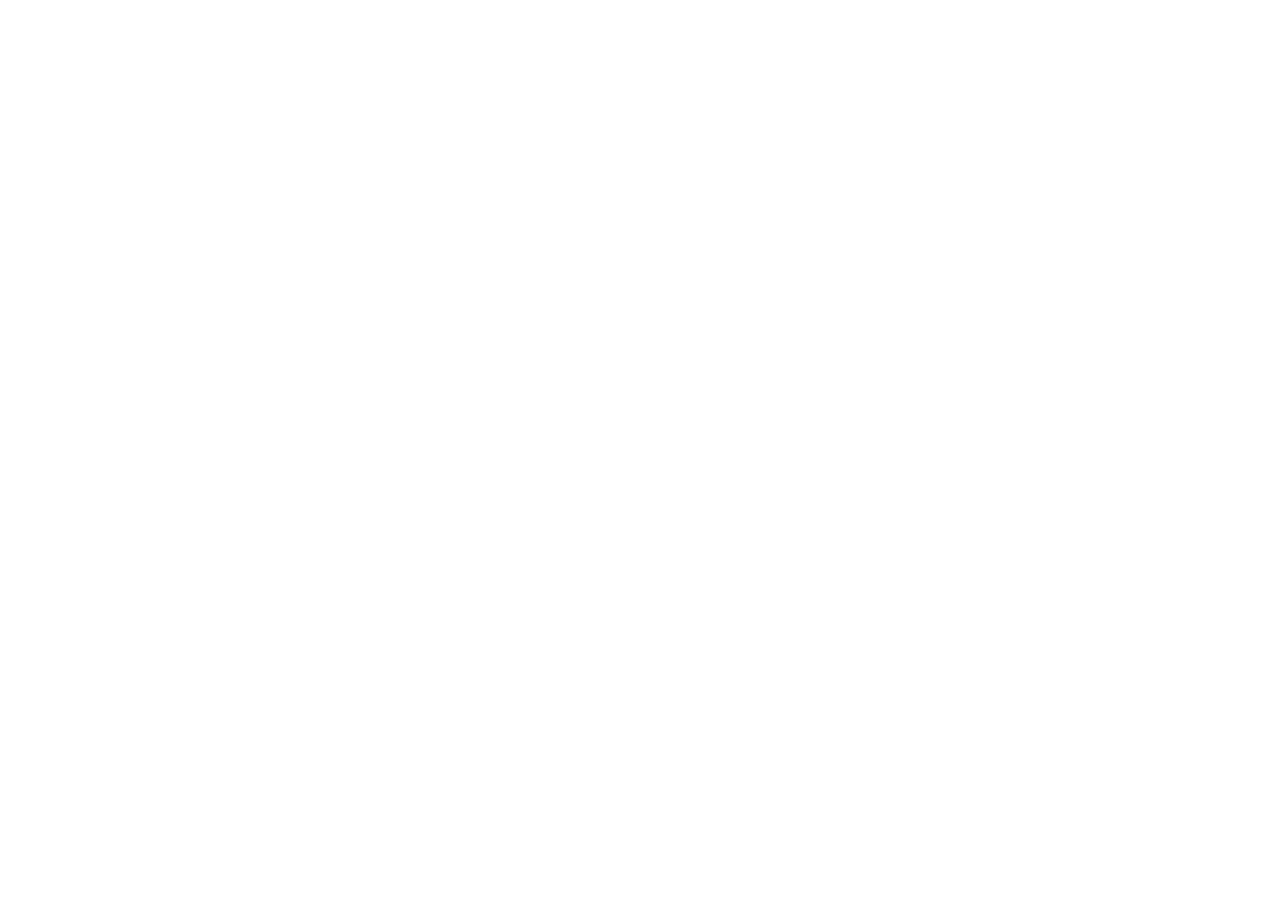
==== MatertinoDEBstore.html @ b7214994 "Add files via upload" ====
<!DOCTYPE html>
<html lang="en">
<head>
    <meta charset="UTF-8">
    <meta name="viewport" content="width=device-width, initial-scale=1.0">
    <title>MatertinoDEB Store</title>
</head>
<body>
    
</body>
</html>
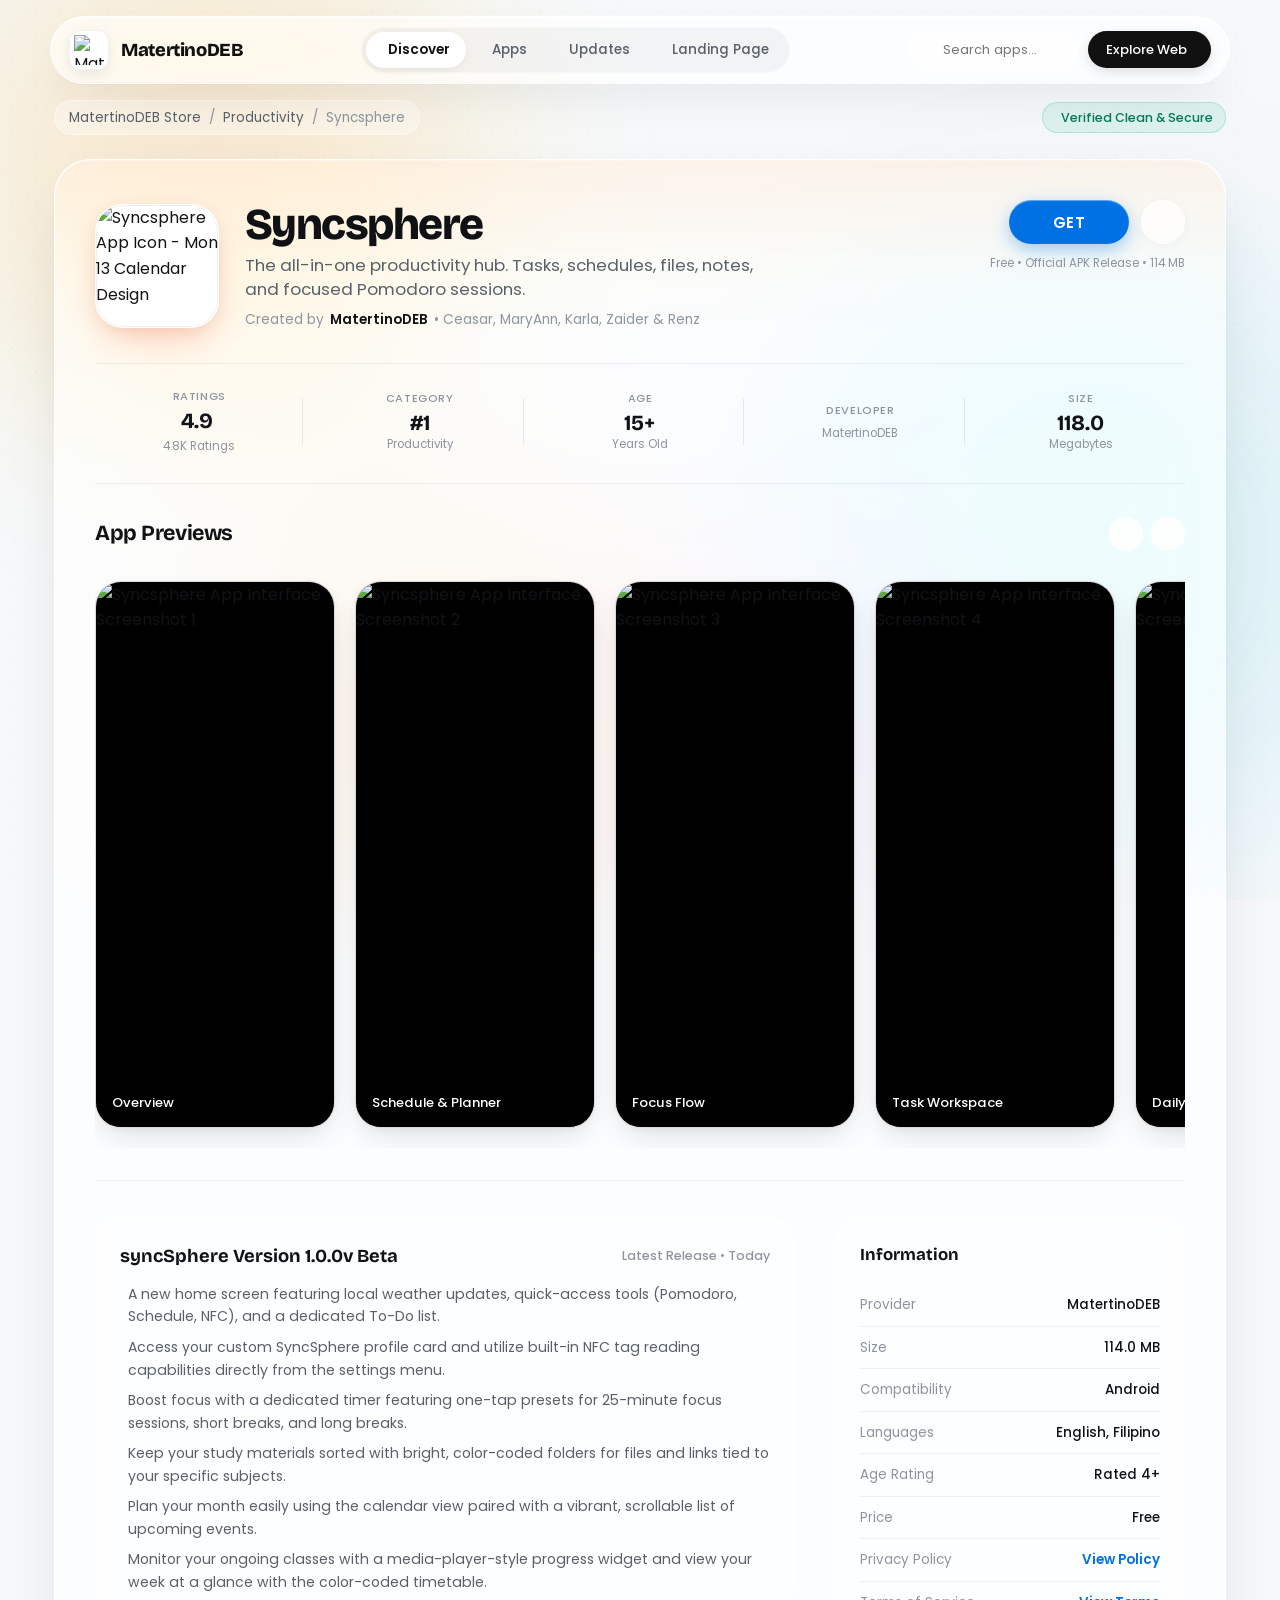
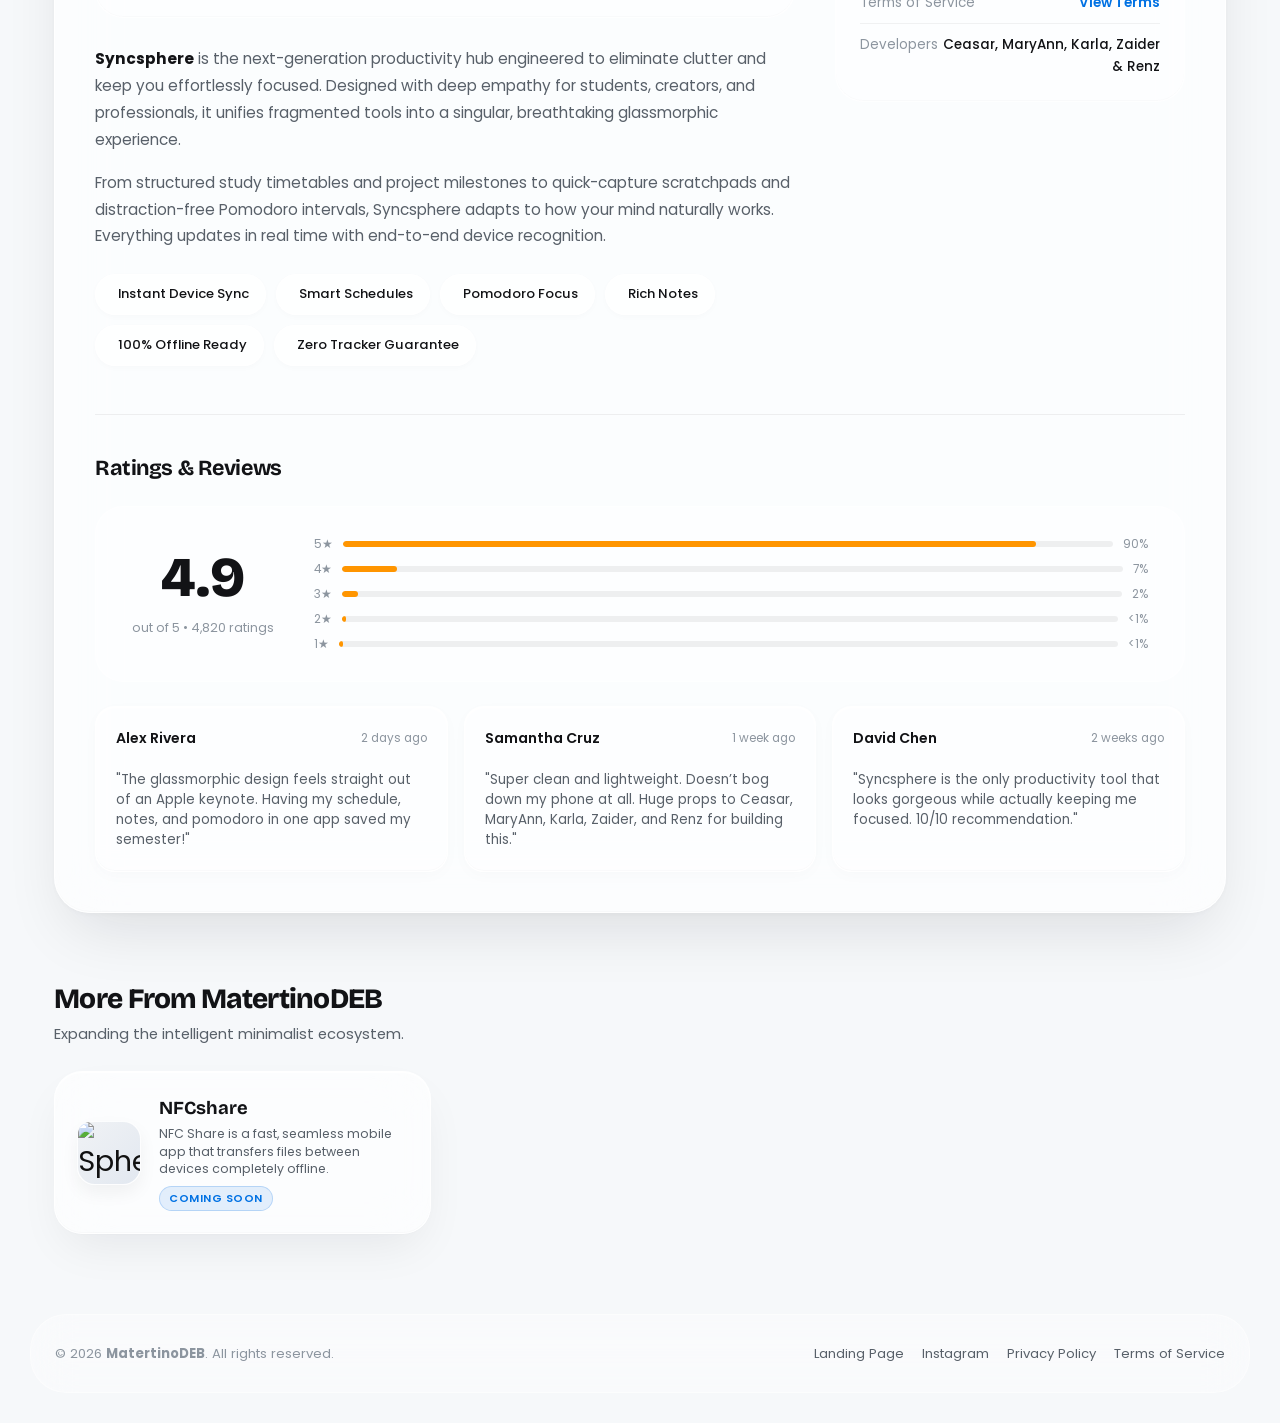
==== commit 5764aef1: "Add files via upload" ====
--- a/MatertinoDEBstore.html
+++ b/MatertinoDEBstore.html
@@ -1,11 +1,15 @@
-<!DOCTYPE html>
-<html lang="en">
-<head>
-    <meta charset="UTF-8">
-    <meta name="viewport" content="width=device-width, initial-scale=1.0">
-    <title>MatertinoDEB Store</title>
-</head>
-<body>
-    
-</body>
-</html>+<!DOCTYPE html>
+<html lang="en">
+<head>
+    <meta charset="UTF-8">
+    <meta http-equiv="refresh" content="0; url=store.html">
+    <meta name="viewport" content="width=device-width, initial-scale=1.0">
+    <title>MatertinoDEB Store</title>
+    <script>
+        window.location.replace("store.html");
+    </script>
+</head>
+<body>
+    <p>Redirecting to <a href="store.html">MatertinoDEB Store</a>...</p>
+</body>
+</html>
